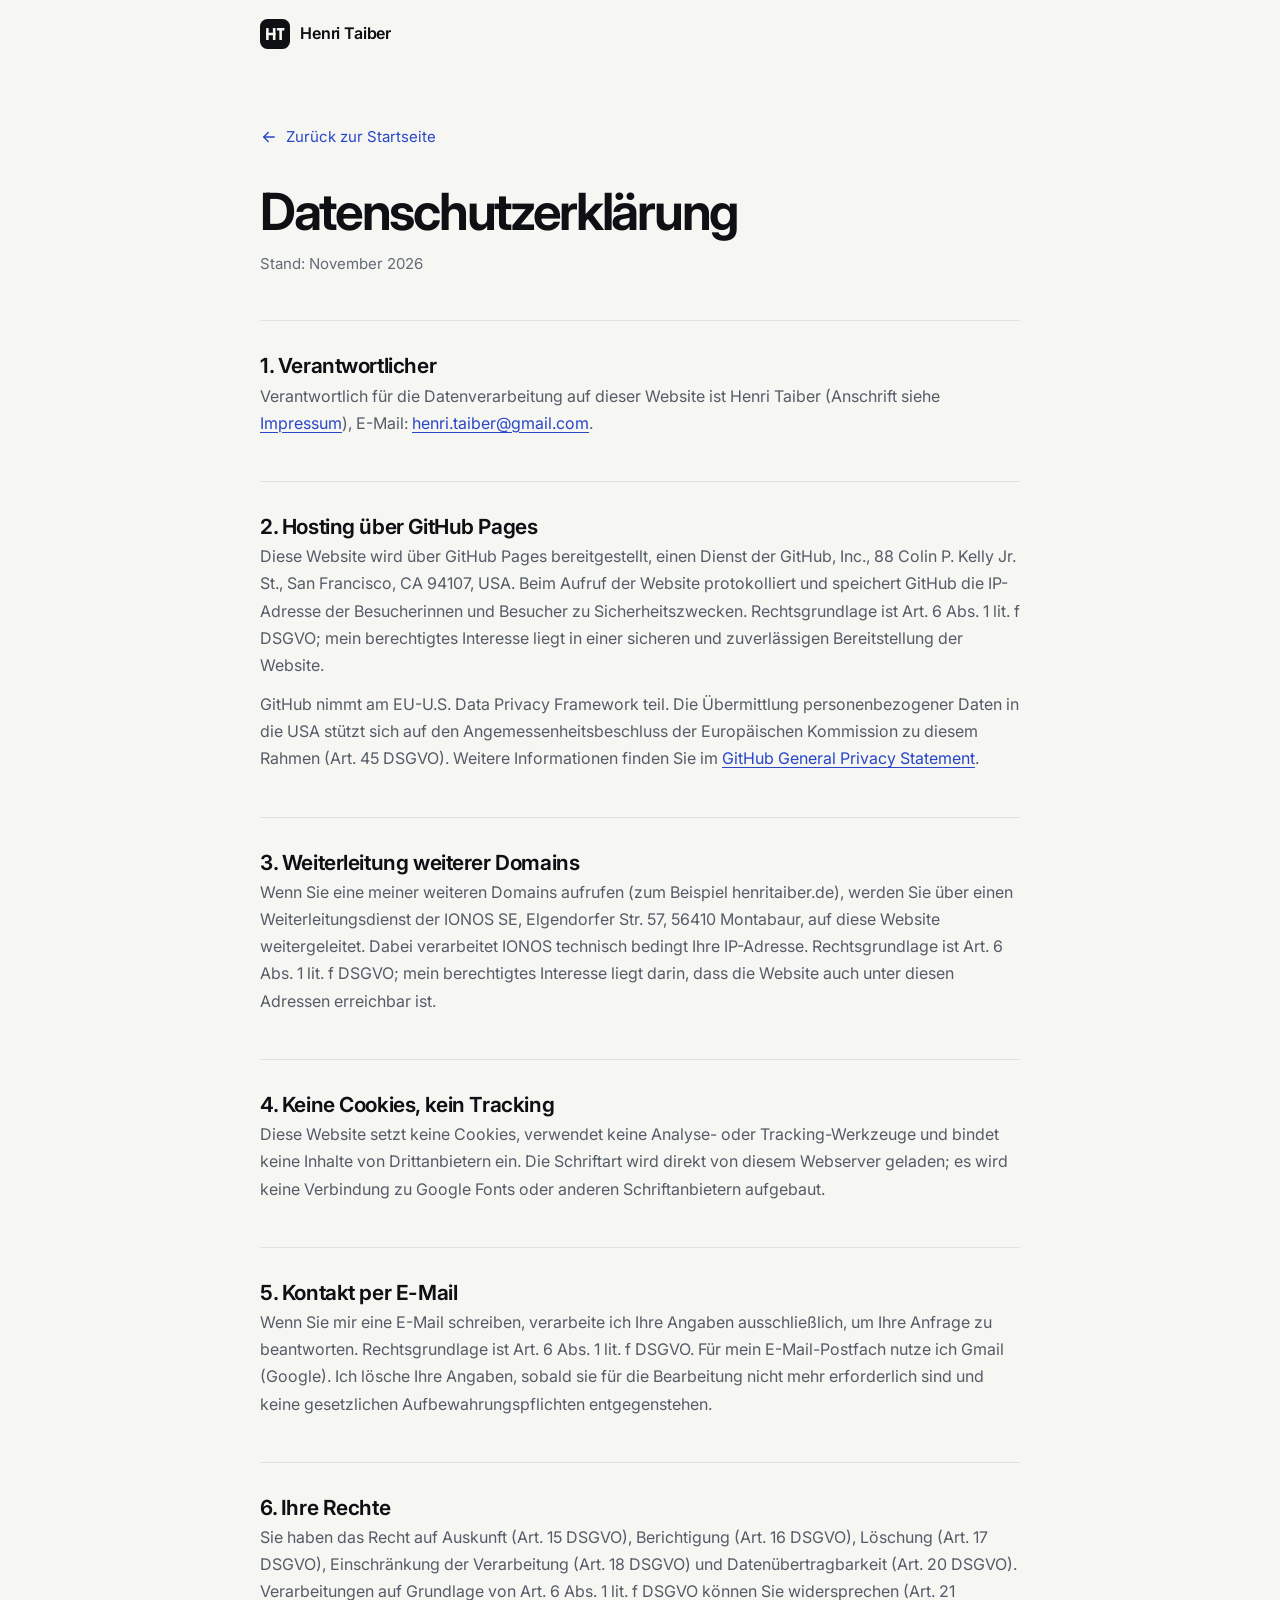
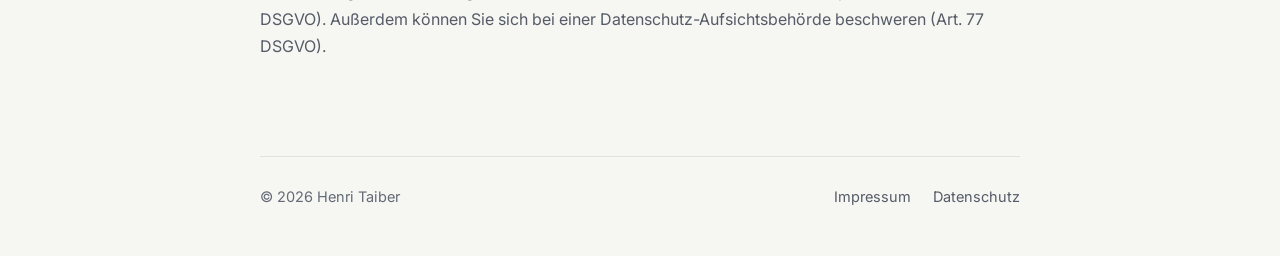
==== datenschutz.html @ 1dd442a5 "Add files via upload" ====
<!doctype html>
<html lang="de">
<head>
  <meta charset="utf-8">
  <meta name="viewport" content="width=device-width, initial-scale=1, viewport-fit=cover">
  <title>Datenschutz · Henri Taiber</title>
  <meta name="robots" content="noindex, follow">
  <link rel="canonical" href="https://henritaiber.com/datenschutz.html">
  <meta name="color-scheme" content="light dark">
  <meta name="theme-color" content="#f6f6f3" media="(prefers-color-scheme: light)">
  <meta name="theme-color" content="#0a0b0e" media="(prefers-color-scheme: dark)">
  <link rel="icon" href="favicon.svg" type="image/svg+xml">
  <link rel="apple-touch-icon" href="apple-touch-icon.png">
  <link rel="stylesheet" href="assets/site.css">
</head>
<body class="legal-page">
  <header class="site-header">
    <nav class="container nav" aria-label="Hauptnavigation">
      <a class="brand" href="index.html" aria-label="Henri Taiber – Startseite">
        <svg class="brand-mark" viewBox="0 0 64 64" aria-hidden="true">
          <rect class="bg" width="64" height="64" rx="16"/>
          <g class="fg">
            <rect x="13" y="19" width="5.5" height="26" rx="1"/>
            <rect x="27.5" y="19" width="5.5" height="26" rx="1"/>
            <rect x="13" y="29.5" width="20" height="5" rx="1"/>
            <rect x="36" y="19" width="16" height="5.5" rx="1"/>
            <rect x="41.25" y="19" width="5.5" height="26" rx="1"/>
          </g>
        </svg>
        <span>Henri Taiber</span>
      </a>
    </nav>
  </header>

  <main class="legal">
    <div class="container">
      <a class="back-link" href="index.html">
        <svg class="icon" viewBox="0 0 24 24" aria-hidden="true"><path d="M19 12H5"/><path d="m11 6-6 6 6 6"/></svg>
        Zurück zur Startseite
      </a>

      <h1>Datenschutzerklärung</h1>
      <p class="sub">Stand: November 2026</p>

      <h2>1. Verantwortlicher</h2>
      <p>Verantwortlich für die Datenverarbeitung auf dieser Website ist Henri Taiber (Anschrift siehe <a href="impressum.html">Impressum</a>), E-Mail: <a href="mailto:henri.taiber@gmail.com">henri.taiber@gmail.com</a>.</p>

      <h2>2. Hosting über GitHub Pages</h2>
      <p>Diese Website wird über GitHub Pages bereitgestellt, einen Dienst der GitHub, Inc., 88 Colin P. Kelly Jr. St., San Francisco, CA 94107, USA. Beim Aufruf der Website protokolliert und speichert GitHub die IP-Adresse der Besucherinnen und Besucher zu Sicherheitszwecken. Rechtsgrundlage ist Art. 6 Abs. 1 lit. f DSGVO; mein berechtigtes Interesse liegt in einer sicheren und zuverlässigen Bereitstellung der Website.</p>
      <p>GitHub nimmt am EU-U.S. Data Privacy Framework teil. Die Übermittlung personenbezogener Daten in die USA stützt sich auf den Angemessenheitsbeschluss der Europäischen Kommission zu diesem Rahmen (Art. 45 DSGVO). Weitere Informationen finden Sie im <a href="https://docs.github.com/en/site-policy/privacy-policies/github-general-privacy-statement" rel="noopener">GitHub General Privacy Statement</a>.</p>

      <h2>3. Weiterleitung weiterer Domains</h2>
      <p>Wenn Sie eine meiner weiteren Domains aufrufen (zum Beispiel henritaiber.de), werden Sie über einen Weiterleitungsdienst der IONOS SE, Elgendorfer Str. 57, 56410 Montabaur, auf diese Website weitergeleitet. Dabei verarbeitet IONOS technisch bedingt Ihre IP-Adresse. Rechtsgrundlage ist Art. 6 Abs. 1 lit. f DSGVO; mein berechtigtes Interesse liegt darin, dass die Website auch unter diesen Adressen erreichbar ist.</p>

      <h2>4. Keine Cookies, kein Tracking</h2>
      <p>Diese Website setzt keine Cookies, verwendet keine Analyse- oder Tracking-Werkzeuge und bindet keine Inhalte von Drittanbietern ein. Die Schriftart wird direkt von diesem Webserver geladen; es wird keine Verbindung zu Google Fonts oder anderen Schriftanbietern aufgebaut.</p>

      <h2>5. Kontakt per E-Mail</h2>
      <p>Wenn Sie mir eine E-Mail schreiben, verarbeite ich Ihre Angaben ausschließlich, um Ihre Anfrage zu beantworten. Rechtsgrundlage ist Art. 6 Abs. 1 lit. f DSGVO. Für mein E-Mail-Postfach nutze ich Gmail (Google). Ich lösche Ihre Angaben, sobald sie für die Bearbeitung nicht mehr erforderlich sind und keine gesetzlichen Aufbewahrungspflichten entgegenstehen.</p>

      <h2>6. Ihre Rechte</h2>
      <p>Sie haben das Recht auf Auskunft (Art. 15 DSGVO), Berichtigung (Art. 16 DSGVO), Löschung (Art. 17 DSGVO), Einschränkung der Verarbeitung (Art. 18 DSGVO) und Datenübertragbarkeit (Art. 20 DSGVO). Verarbeitungen auf Grundlage von Art. 6 Abs. 1 lit. f DSGVO können Sie widersprechen (Art. 21 DSGVO). Außerdem können Sie sich bei einer Datenschutz-Aufsichtsbehörde beschweren (Art. 77 DSGVO).</p>
    </div>
  </main>

  <footer class="site-footer">
    <div class="container footer-row">
      <p>© 2026 Henri Taiber</p>
      <ul class="footer-links">
        <li><a href="impressum.html">Impressum</a></li>
        <li><a href="datenschutz.html" aria-current="page">Datenschutz</a></li>
      </ul>
    </div>
  </footer>
</body>
</html>
---- assets/site.css ----
/* henritaiber.com — styles
   One font (Inter, self-hosted), automatic light/dark mode, no external requests. */

@font-face {
  font-family: "Inter";
  src: url("fonts/inter-var-latin.woff2") format("woff2-variations"),
       url("fonts/inter-var-latin.woff2") format("woff2");
  font-weight: 100 900;
  font-style: normal;
  font-display: swap;
}

:root {
  color-scheme: light dark;
  --bg: #f6f6f3;
  --bg-2: #eeeee9;
  --card: #ffffff;
  --text: #0e1014;
  --muted: #555c67;
  --faint: #646b76;
  --line: rgba(14, 16, 20, 0.09);
  --line-2: rgba(14, 16, 20, 0.16);
  --accent: #2946c7;
  --accent-2: #6a83ff;
  --accent-soft: rgba(41, 70, 199, 0.09);
  --ok: #16a34a;
  --ok-ring: rgba(22, 163, 74, 0.45);
  --dot: rgba(14, 16, 20, 0.11);
  --glow: rgba(80, 110, 255, 0.18);
  --shadow-sm: 0 1px 2px rgba(14, 16, 20, 0.05);
  --shadow: 0 1px 2px rgba(14, 16, 20, 0.04), 0 22px 50px -24px rgba(14, 16, 20, 0.3);
  --radius: 22px;
  --max: 1120px;
  --font: "Inter", ui-sans-serif, system-ui, -apple-system, "Segoe UI", Roboto, "Helvetica Neue", Arial, sans-serif;
}

@media (prefers-color-scheme: dark) {
  :root {
    --bg: #0a0b0e;
    --bg-2: #101217;
    --card: #12151a;
    --text: #eceef2;
    --muted: #a5abb6;
    --faint: #7b828e;
    --line: rgba(255, 255, 255, 0.08);
    --line-2: rgba(255, 255, 255, 0.16);
    --accent: #93a6ff;
    --accent-2: #c3cdff;
    --accent-soft: rgba(147, 166, 255, 0.12);
    --ok: #4ade80;
    --ok-ring: rgba(74, 222, 128, 0.4);
    --dot: rgba(255, 255, 255, 0.075);
    --glow: rgba(110, 133, 255, 0.2);
    --shadow-sm: 0 1px 2px rgba(0, 0, 0, 0.4);
    --shadow: 0 1px 2px rgba(0, 0, 0, 0.4), 0 22px 50px -24px rgba(0, 0, 0, 0.8);
  }
}

/* ---------- Base ---------- */
*, *::before, *::after { box-sizing: border-box; }
html {
  -webkit-text-size-adjust: 100%;
  text-size-adjust: 100%;
  scroll-behavior: smooth;
  scroll-padding-top: 84px;
}
body {
  margin: 0;
  background: var(--bg);
  color: var(--text);
  font-family: var(--font);
  font-size: 17px;
  line-height: 1.6;
  font-optical-sizing: auto;
  -webkit-font-smoothing: antialiased;
  -moz-osx-font-smoothing: grayscale;
  overflow-x: clip;
}
img { display: block; max-width: 100%; height: auto; }
a { color: inherit; }
p { margin: 0; }
h1, h2, h3 { margin: 0; text-wrap: balance; }
::selection { background: var(--accent); color: #fff; }
:focus-visible { outline: 2px solid var(--accent); outline-offset: 3px; border-radius: 8px; }
svg.icon { width: 18px; height: 18px; flex: none; fill: none; stroke: currentColor; stroke-width: 1.8; stroke-linecap: round; stroke-linejoin: round; }

.container { width: min(var(--max), calc(100% - 48px)); margin-inline: auto; }
@media (max-width: 640px) { .container { width: calc(100% - 32px); } }

.skip-link {
  position: absolute; left: 16px; top: -120px; z-index: 100;
  background: var(--card); color: var(--text);
  padding: 10px 14px; border-radius: 10px; box-shadow: var(--shadow);
  text-decoration: none; font-weight: 600;
}
.skip-link:focus { top: 16px; }
.visually-hidden {
  position: absolute !important; width: 1px; height: 1px; padding: 0; margin: -1px;
  overflow: hidden; clip: rect(0 0 0 0); white-space: nowrap; border: 0;
}

/* ---------- Header ---------- */
.site-header {
  position: sticky; top: 0; z-index: 50;
  border-bottom: 1px solid transparent;
  transition: background-color .3s ease, border-color .3s ease;
}
.site-header.is-scrolled {
  background: rgba(246, 246, 243, 0.8);
  background: color-mix(in srgb, var(--bg) 80%, transparent);
  -webkit-backdrop-filter: saturate(170%) blur(14px);
  backdrop-filter: saturate(170%) blur(14px);
  border-bottom-color: var(--line);
}
.nav { display: flex; align-items: center; justify-content: space-between; height: 68px; gap: 16px; }
.brand {
  display: inline-flex; align-items: center; gap: 10px;
  font-weight: 620; font-size: 16px; letter-spacing: -0.01em; text-decoration: none;
}
.brand-mark { width: 30px; height: 30px; flex: none; color: var(--text); }
.brand-mark .bg { fill: var(--text); }
.brand-mark .fg { fill: var(--bg); }
.nav-links { display: flex; align-items: center; gap: 4px; list-style: none; margin: 0; padding: 0; }
.nav-links a {
  display: inline-block; text-decoration: none; color: var(--muted);
  font-size: 15px; padding: 8px 13px; border-radius: 999px;
  transition: color .2s ease, background-color .2s ease;
}
.nav-links a:hover { color: var(--text); background: var(--accent-soft); }
.nav-links .nav-cta {
  color: var(--bg); background: var(--text); font-weight: 560; margin-left: 6px; padding: 8px 16px;
}
.nav-links .nav-cta:hover { color: var(--bg); background: var(--text); opacity: .86; }
@media (max-width: 760px) { .nav-links li:not(:last-child) { display: none; } }

/* ---------- Buttons ---------- */
.btn {
  display: inline-flex; align-items: center; justify-content: center; gap: 9px;
  min-height: 48px; padding: 0 22px; border-radius: 999px;
  font: inherit; font-size: 15.5px; font-weight: 560; letter-spacing: -0.005em;
  text-decoration: none; cursor: pointer;
  border: 1px solid var(--line-2); background: var(--card); color: var(--text);
  transition: transform .2s ease, box-shadow .2s ease, opacity .2s ease, border-color .2s ease;
}
.btn:hover { transform: translateY(-1px); box-shadow: var(--shadow); }
.btn:active { transform: translateY(0); }
.btn-primary { background: var(--text); color: var(--bg); border-color: var(--text); }
.btn .icon { width: 17px; height: 17px; }

/* ---------- Hero ---------- */
.hero { position: relative; isolation: isolate; padding: 64px 0 40px; overflow-x: hidden; overflow-x: clip; }
.hero::before {
  content: ""; position: absolute; z-index: -1; inset: -68px 0 0 0;
  background-image: radial-gradient(var(--dot) 1px, transparent 1.3px);
  background-size: 22px 22px;
  -webkit-mask-image: radial-gradient(ellipse 75% 65% at 55% 25%, #000 25%, transparent 72%);
  mask-image: radial-gradient(ellipse 75% 65% at 55% 25%, #000 25%, transparent 72%);
  pointer-events: none;
}
.hero::after {
  content: ""; position: absolute; z-index: -1;
  width: 760px; height: 560px; right: -160px; top: -120px;
  background: radial-gradient(closest-side, var(--glow), transparent);
  pointer-events: none;
}
.hero-grid { display: grid; grid-template-columns: minmax(0, 1.3fr) minmax(0, 0.7fr); gap: 64px; align-items: center; }

.status {
  display: inline-flex; align-items: center; gap: 10px;
  padding: 7px 15px 7px 12px; border-radius: 999px;
  border: 1px solid var(--line-2);
  background: color-mix(in srgb, var(--card) 72%, transparent);
  -webkit-backdrop-filter: blur(8px); backdrop-filter: blur(8px);
  font-size: 14px; font-weight: 500; color: var(--muted);
}
.status-dot { position: relative; width: 8px; height: 8px; border-radius: 50%; background: var(--ok); flex: none; }
.status-dot::after {
  content: ""; position: absolute; inset: 0; border-radius: 50%;
  box-shadow: 0 0 0 0 var(--ok-ring); animation: pulse 2.4s ease-out infinite;
}
@keyframes pulse {
  0% { box-shadow: 0 0 0 0 var(--ok-ring); }
  70%, 100% { box-shadow: 0 0 0 9px transparent; }
}

.hero h1 {
  margin: 24px 0 22px;
  font-size: clamp(3.2rem, 8.4vw, 6.6rem);
  line-height: 0.94; letter-spacing: -0.052em; font-weight: 660;
}
.hero h1 .gradient {
  background: linear-gradient(105deg, var(--text) 0%, var(--accent) 55%, var(--accent-2) 100%);
  -webkit-background-clip: text; background-clip: text; color: transparent;
  padding-right: .04em;
}
.lead { font-size: clamp(1.12rem, 1.5vw, 1.32rem); line-height: 1.55; color: var(--muted); max-width: 36rem; letter-spacing: -0.01em; }
.lead strong { color: var(--text); font-weight: 560; }
.hero-actions { display: flex; flex-wrap: wrap; gap: 12px; margin-top: 32px; }
.hero-meta { display: flex; flex-wrap: wrap; gap: 10px 22px; margin: 28px 0 0; padding: 0; list-style: none; color: var(--faint); font-size: 14.5px; }
.hero-meta li { display: inline-flex; align-items: center; gap: 8px; }

.portrait-wrap { position: relative; justify-self: end; width: 100%; max-width: 410px; margin: 0; }
.portrait-wrap::before {
  content: ""; position: absolute; inset: -14px; z-index: -1; border-radius: 36px;
  border: 1px solid var(--line);
  background: linear-gradient(150deg, var(--accent-soft), transparent 60%);
}
.portrait {
  width: 100%; aspect-ratio: 4 / 5; object-fit: cover;
  border-radius: 26px; background: var(--bg-2); box-shadow: var(--shadow);
}
.portrait-badge {
  position: absolute; left: -28px; bottom: 30px;
  display: flex; align-items: center; gap: 12px;
  padding: 12px 16px 12px 12px; border-radius: 16px;
  background: color-mix(in srgb, var(--card) 88%, transparent);
  -webkit-backdrop-filter: blur(10px); backdrop-filter: blur(10px);
  border: 1px solid var(--line); box-shadow: var(--shadow);
  font-size: 14px; line-height: 1.3;
}
.portrait-badge .badge-icon {
  display: grid; place-items: center; width: 36px; height: 36px; border-radius: 10px;
  background: var(--accent-soft); color: var(--accent);
}
.portrait-badge strong { display: block; font-weight: 620; letter-spacing: -0.01em; color: var(--text); }
.portrait-badge small { display: block; font-size: 13px; color: var(--faint); }

.status .short { display: none; text-decoration: none; }
@media (max-width: 520px) {
  .status { border-radius: 16px; }
  .status .long { display: none; }
  .status .short { display: inline; }
}

/* ---------- Stats ---------- */
.stats { display: grid; grid-template-columns: repeat(4, minmax(0, 1fr)); gap: 14px; margin: 72px 0 0; padding: 0; list-style: none; }
.stat {
  background: var(--card); border: 1px solid var(--line); border-radius: var(--radius);
  padding: 22px 22px 20px; box-shadow: var(--shadow-sm);
}
.stat-value {
  font-size: clamp(2.3rem, 4vw, 3.1rem); font-weight: 620; line-height: 1;
  letter-spacing: -0.045em; font-variant-numeric: tabular-nums;
}
.stat-label { margin-top: 12px; color: var(--muted); font-size: 14.5px; line-height: 1.45; }
.stat-label small { display: block; color: var(--faint); font-size: 12.5px; margin-top: 2px; }

/* ---------- Sections ---------- */
.section { padding: 104px 0; }
.section-grid { display: grid; grid-template-columns: minmax(0, 300px) minmax(0, 1fr); gap: 56px; }
.section-head { position: sticky; top: 104px; align-self: start; }
.eyebrow {
  display: inline-flex; align-items: center; gap: 10px;
  font-size: 12.5px; font-weight: 620; letter-spacing: 0.14em; text-transform: uppercase; color: var(--faint);
}
.eyebrow::before { content: ""; width: 20px; height: 1px; background: currentColor; }
.section h2 { margin-top: 16px; font-size: clamp(1.9rem, 3.2vw, 2.55rem); line-height: 1.08; letter-spacing: -0.038em; font-weight: 640; }
.section-sep { border: 0; border-top: 1px solid var(--line); margin-block: 0; }

.about-text p { font-size: clamp(1.08rem, 1.45vw, 1.24rem); line-height: 1.65; letter-spacing: -0.008em; color: var(--muted); }
.about-text p + p { margin-top: 20px; }
.about-text strong { color: var(--text); font-weight: 560; }

/* ---------- Timeline cards ---------- */
.timeline { list-style: none; margin: 0; padding: 0; display: grid; gap: 14px; }
.item {
  display: grid; grid-template-columns: 148px minmax(0, 1fr); gap: 24px;
  padding: 26px 28px; background: var(--card);
  border: 1px solid var(--line); border-radius: var(--radius); box-shadow: var(--shadow-sm);
  transition: transform .25s ease, box-shadow .25s ease, border-color .25s ease;
}
.item:hover { transform: translateY(-2px); box-shadow: var(--shadow); border-color: var(--line-2); }
.item-when { color: var(--faint); font-size: 14.5px; font-variant-numeric: tabular-nums; padding-top: 2px; }
.item-when span { white-space: nowrap; }
.item h3 { display: flex; flex-wrap: wrap; align-items: baseline; gap: 2px 10px; font-size: 1.2rem; line-height: 1.3; letter-spacing: -0.022em; font-weight: 640; }
.item-place { font-size: 14px; font-weight: 450; letter-spacing: 0; color: var(--faint); }
.item-role { margin-top: 4px; color: var(--muted); font-size: 15.5px; }
.item ul { list-style: none; margin: 14px 0 0; padding: 0; display: grid; gap: 8px; }
.item li { position: relative; padding-left: 18px; font-size: 15.5px; line-height: 1.55; }
.item li::before {
  content: ""; position: absolute; left: 0; top: 0.68em;
  width: 6px; height: 6px; border-radius: 50%; background: var(--accent); opacity: .85;
}
.item-note { margin-top: 12px; font-size: 15px; color: var(--muted); line-height: 1.55; }
.tags { display: flex; flex-wrap: wrap; gap: 8px; margin-top: 14px; }
.tag {
  display: inline-flex; align-items: center; min-height: 26px; padding: 2px 11px;
  border-radius: 999px; font-size: 13px; font-weight: 560;
  background: var(--accent-soft); color: var(--accent);
}

/* ---------- Bento (skills & more) ---------- */
.bento { display: grid; grid-template-columns: repeat(2, minmax(0, 1fr)); gap: 14px; }
.card {
  background: var(--card); border: 1px solid var(--line); border-radius: var(--radius);
  padding: 26px 26px 24px; box-shadow: var(--shadow-sm);
}
.card h3 { font-size: 1.05rem; letter-spacing: -0.015em; font-weight: 640; display: flex; align-items: center; gap: 10px; }
.card h3 .icon { color: var(--accent); }
.card h4 { margin: 18px 0 8px; font-size: 12.5px; font-weight: 620; letter-spacing: .1em; text-transform: uppercase; color: var(--faint); }
.card .chips { display: flex; flex-wrap: wrap; gap: 8px; margin-top: 16px; }
.card h4 + .chips { margin-top: 0; }
.chip {
  display: inline-flex; align-items: center; min-height: 30px; padding: 3px 12px;
  border-radius: 999px; border: 1px solid var(--line-2); font-size: 14px; color: var(--text); background: var(--bg);
}
.list { list-style: none; margin: 16px 0 0; padding: 0; display: grid; gap: 14px; }
.list li { display: grid; gap: 2px; font-size: 15px; line-height: 1.5; }
.list strong { font-weight: 600; letter-spacing: -0.01em; }
.list span { color: var(--muted); }
.langs { list-style: none; margin: 16px 0 0; padding: 0; display: grid; gap: 12px; }
.langs li { display: grid; grid-template-columns: 1fr auto; align-items: center; gap: 4px 12px; font-size: 15px; }
.langs .level { color: var(--muted); font-size: 14px; }
.meter { grid-column: 1 / -1; height: 5px; border-radius: 99px; background: var(--bg-2); overflow: hidden; }
.meter i { display: block; height: 100%; border-radius: inherit; background: linear-gradient(90deg, var(--accent), var(--accent-2)); }
.card-wide { grid-column: 1 / -1; }

/* ---------- Contact ---------- */
.contact { padding: 40px 0 104px; }
.contact-card {
  position: relative; overflow: hidden; isolation: isolate;
  border-radius: 34px; padding: clamp(36px, 7vw, 80px);
  background: var(--text); color: var(--bg);
}
.contact-card::before {
  content: ""; position: absolute; z-index: -1; width: 640px; height: 640px; right: -180px; top: -260px;
  background: radial-gradient(closest-side, rgba(106, 131, 255, 0.55), transparent);
}
.contact-card::after {
  content: ""; position: absolute; z-index: -1; inset: 0;
  background-image: radial-gradient(rgba(255, 255, 255, 0.09) 1px, transparent 1.3px);
  background-size: 22px 22px;
  -webkit-mask-image: linear-gradient(120deg, transparent 35%, #000 100%);
  mask-image: linear-gradient(120deg, transparent 35%, #000 100%);
}
@media (prefers-color-scheme: dark) {
  .contact-card::before { background: radial-gradient(closest-side, rgba(80, 105, 255, 0.4), transparent); }
  .contact-card::after { background-image: radial-gradient(rgba(10, 11, 14, 0.12) 1px, transparent 1.3px); }
}
.contact-card .eyebrow { color: color-mix(in srgb, var(--bg) 60%, transparent); }
.contact-card h2 { margin-top: 16px; font-size: clamp(2.6rem, 6.4vw, 4.6rem); line-height: 1; letter-spacing: -0.05em; font-weight: 660; }
.contact-card .contact-text { margin-top: 18px; max-width: 34rem; font-size: clamp(1.05rem, 1.5vw, 1.2rem); color: color-mix(in srgb, var(--bg) 72%, transparent); }
.contact-actions { display: flex; flex-wrap: wrap; gap: 12px; margin-top: 34px; }
.contact-card .btn { background: transparent; color: var(--bg); border-color: color-mix(in srgb, var(--bg) 28%, transparent); }
.contact-card .btn-primary { background: var(--bg); color: var(--text); border-color: var(--bg); }
.contact-card .btn:hover { box-shadow: none; opacity: .9; }

/* ---------- Footer ---------- */
.site-footer { padding: 0 0 48px; color: var(--faint); font-size: 14.5px; }
.footer-row { display: flex; flex-wrap: wrap; justify-content: space-between; gap: 12px 24px; padding-top: 28px; border-top: 1px solid var(--line); }
.footer-links { display: flex; flex-wrap: wrap; gap: 8px 22px; list-style: none; margin: 0; padding: 0; }
.site-footer a { color: var(--muted); text-decoration: none; }
.site-footer a:hover { color: var(--text); text-decoration: underline; text-underline-offset: 3px; }

/* ---------- Legal pages ---------- */
.legal { padding: 56px 0 96px; }
.legal-page .container { width: min(760px, calc(100% - 48px)); }
@media (max-width: 640px) { .legal-page .container { width: calc(100% - 32px); } }
.back-link {
  display: inline-flex; align-items: center; gap: 8px; margin-bottom: 36px;
  color: var(--muted); text-decoration: none; font-size: 15px;
}
.back-link:hover { color: var(--text); }
.legal h1 { font-size: clamp(2.3rem, 5vw, 3.2rem); line-height: 1.05; letter-spacing: -0.045em; font-weight: 660; }
.legal .sub { margin-top: 12px; color: var(--faint); font-size: 15px; }
.legal h2 { margin-top: 44px; padding-top: 28px; border-top: 1px solid var(--line); font-size: 1.3rem; letter-spacing: -0.02em; font-weight: 640; }
.legal h3 { margin-top: 26px; font-size: 1.02rem; font-weight: 640; }
.legal p, .legal address, .legal li { font-size: 16px; line-height: 1.7; color: var(--muted); }
.legal p + p { margin-top: 12px; }
.legal address { font-style: normal; margin-top: 18px; color: var(--text); }
.legal ul { margin: 10px 0 0; padding-left: 20px; }
.legal a { color: var(--accent); text-underline-offset: 3px; }
.legal .todo { background: #ffe58a; color: #3d3200; padding: 1px 6px; border-radius: 6px; }

/* ---------- Scroll reveal (only when JS is running) ---------- */
.js [data-reveal] {
  opacity: 0; transform: translateY(16px);
  transition: opacity .8s cubic-bezier(.2, .7, .2, 1), transform .8s cubic-bezier(.2, .7, .2, 1);
  transition-delay: var(--d, 0ms);
}
.js [data-reveal].is-in { opacity: 1; transform: none; }

/* ---------- Responsive ---------- */
@media (max-width: 960px) {
  .hero-grid { gap: 48px; }
  .section-grid { grid-template-columns: minmax(0, 1fr); gap: 28px; }
  .section-head { position: static; }
  .stats { grid-template-columns: repeat(2, minmax(0, 1fr)); }
}
@media (max-width: 820px) {
  .hero { padding-top: 28px; }
  .hero-grid { grid-template-columns: minmax(0, 1fr); gap: 36px; }
  .portrait-wrap { order: -1; justify-self: start; max-width: 300px; margin-left: 14px; margin-top: 14px; }
  .portrait-badge { left: auto; right: -18px; bottom: 18px; }
  .stats { margin-top: 56px; }
  .section { padding: 80px 0; }
  .bento { grid-template-columns: minmax(0, 1fr); }
}
@media (max-width: 640px) {
  body { font-size: 16px; }
  .item { grid-template-columns: minmax(0, 1fr); gap: 6px; padding: 22px 20px; }
  .card { padding: 22px 20px; }
  .stat { padding: 18px 16px; }
  .portrait-wrap { max-width: 210px; }
  .portrait-badge { right: -36px; padding: 10px 12px 10px 10px; font-size: 13px; }
  .portrait-badge .badge-icon { width: 32px; height: 32px; }
  .hero-actions .btn { flex: 1 1 auto; }
  .contact-actions .btn { flex: 1 1 100%; }
  .contact { padding-bottom: 72px; }
}

/* ---------- Motion & print ---------- */
@media (prefers-reduced-motion: reduce) {
  html { scroll-behavior: auto; }
  .status-dot::after { animation: none; }
  .js [data-reveal] { opacity: 1; transform: none; transition: none; }
  .btn, .item { transition: none; }
}
@media print {
  .site-header, .hero-actions, .contact-actions, .skip-link { display: none !important; }
  body { background: #fff; color: #000; }
  .js [data-reveal] { opacity: 1 !important; transform: none !important; }
  .item, .card, .stat { box-shadow: none; break-inside: avoid; }
  .contact-card { background: #fff; color: #000; border: 1px solid #ccc; }
}
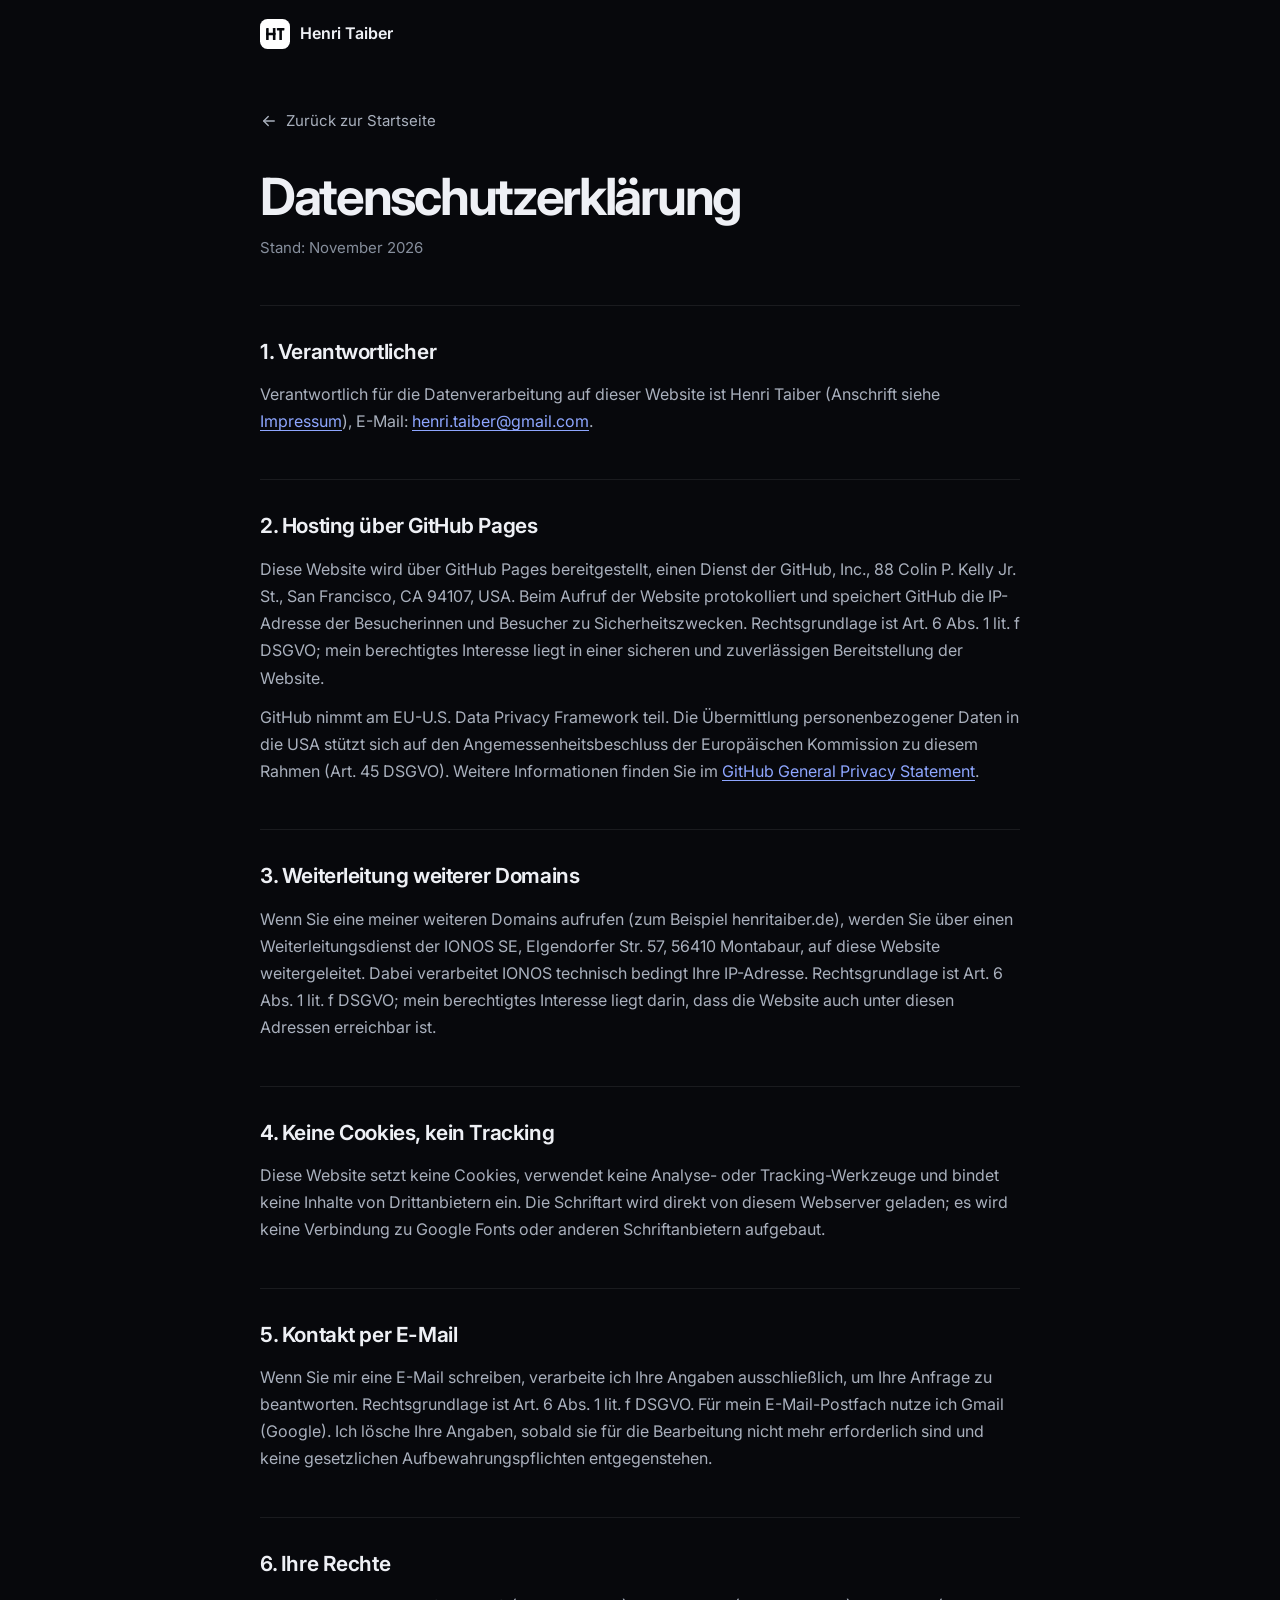
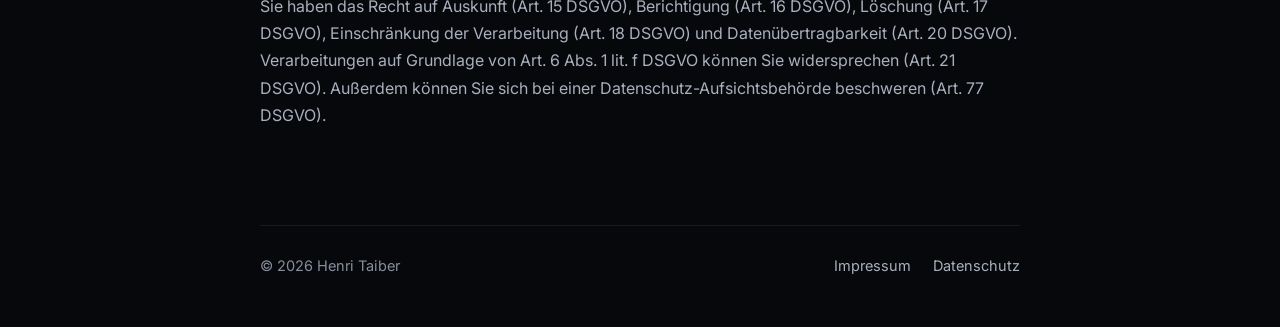
==== commit 2c1cab90: "Add files via upload" ====
--- a/datenschutz.html
+++ b/datenschutz.html
@@ -6,15 +6,56 @@
   <title>Datenschutz · Henri Taiber</title>
   <meta name="robots" content="noindex, follow">
   <link rel="canonical" href="https://henritaiber.com/datenschutz.html">
-  <meta name="color-scheme" content="light dark">
-  <meta name="theme-color" content="#f6f6f3" media="(prefers-color-scheme: light)">
-  <meta name="theme-color" content="#0a0b0e" media="(prefers-color-scheme: dark)">
+  <meta name="color-scheme" content="dark">
+  <meta name="theme-color" content="#07080c">
   <link rel="icon" href="favicon.svg" type="image/svg+xml">
   <link rel="apple-touch-icon" href="apple-touch-icon.png">
-  <link rel="stylesheet" href="assets/site.css">
+  <style>
+    @font-face {
+      font-family: "Inter";
+      src: url("assets/fonts/inter-var-latin.woff2") format("woff2-variations"), url("assets/fonts/inter-var-latin.woff2") format("woff2");
+      font-weight: 100 900; font-style: normal; font-display: swap;
+    }
+    :root {
+      color-scheme: dark;
+      --bg: #07080c; --text: #eef0f5; --muted: #a9b0bd; --faint: #868e9c;
+      --line: rgba(255, 255, 255, 0.08); --accent: #8ea6ff;
+      --grad: linear-gradient(110deg, #8ea6ff 0%, #b897ff 55%, #f0abfc 100%);
+      --font: "Inter", ui-sans-serif, system-ui, -apple-system, "Segoe UI", Roboto, "Helvetica Neue", Arial, sans-serif;
+    }
+    *, *::before, *::after { box-sizing: border-box; }
+    html { background: var(--bg); -webkit-text-size-adjust: 100%; text-size-adjust: 100%; }
+    body { margin: 0; min-height: 100vh; background: var(--bg); color: var(--text); font: 16px/1.7 var(--font); -webkit-font-smoothing: antialiased; }
+    body::before { content: ""; position: fixed; inset: 0; z-index: -1; pointer-events: none;
+      background: radial-gradient(55% 45% at 12% -8%, rgba(88, 115, 255, 0.2), transparent 70%), radial-gradient(45% 40% at 92% 2%, rgba(184, 151, 255, 0.14), transparent 70%); }
+    a { color: var(--accent); text-underline-offset: 3px; }
+    :focus-visible { outline: 2px solid var(--accent); outline-offset: 3px; border-radius: 8px; }
+    svg.icon { width: 18px; height: 18px; fill: none; stroke: currentColor; stroke-width: 1.8; stroke-linecap: round; stroke-linejoin: round; }
+    .container { width: min(760px, calc(100% - 48px)); margin-inline: auto; }
+    .nav { display: flex; align-items: center; height: 68px; }
+    .brand { display: inline-flex; align-items: center; gap: 10px; color: var(--text); font-weight: 620; text-decoration: none; }
+    .brand-mark { width: 30px; height: 30px; }
+    .brand-mark .bg { fill: #ffffff; } .brand-mark .fg { fill: #07080c; }
+    main { padding: 40px 0 96px; }
+    .back-link { display: inline-flex; align-items: center; gap: 8px; margin-bottom: 36px; color: var(--muted); text-decoration: none; font-size: 15px; }
+    .back-link:hover { color: var(--text); }
+    h1 { margin: 0; font-size: clamp(2.3rem, 5vw, 3.2rem); line-height: 1.05; letter-spacing: -0.045em; font-weight: 680; }
+    h2 { margin: 44px 0 0; padding-top: 28px; border-top: 1px solid var(--line); font-size: 1.3rem; letter-spacing: -0.02em; font-weight: 640; }
+    p, address, li { color: var(--muted); }
+    p { margin: 12px 0 0; }
+    .sub { color: var(--faint); font-size: 15px; }
+    address { font-style: normal; margin-top: 18px; color: var(--text); }
+    footer { padding-bottom: 48px; color: var(--faint); font-size: 14.5px; }
+    .footer-row { display: flex; flex-wrap: wrap; justify-content: space-between; gap: 12px 24px; padding-top: 28px; border-top: 1px solid var(--line); }
+    .footer-row p { margin: 0; color: var(--faint); }
+    .footer-links { display: flex; gap: 22px; list-style: none; margin: 0; padding: 0; }
+    footer a { color: var(--muted); text-decoration: none; }
+    footer a:hover { color: var(--text); text-decoration: underline; }
+    @media (max-width: 640px) { .container { width: calc(100% - 32px); } }
+  </style>
 </head>
-<body class="legal-page">
-  <header class="site-header">
+<body>
+  <header>
     <nav class="container nav" aria-label="Hauptnavigation">
       <a class="brand" href="index.html" aria-label="Henri Taiber – Startseite">
         <svg class="brand-mark" viewBox="0 0 64 64" aria-hidden="true">
@@ -32,13 +73,12 @@
     </nav>
   </header>
 
-  <main class="legal">
+  <main>
     <div class="container">
       <a class="back-link" href="index.html">
         <svg class="icon" viewBox="0 0 24 24" aria-hidden="true"><path d="M19 12H5"/><path d="m11 6-6 6 6 6"/></svg>
         Zurück zur Startseite
       </a>
-
       <h1>Datenschutzerklärung</h1>
       <p class="sub">Stand: November 2026</p>
 
@@ -63,7 +103,7 @@
     </div>
   </main>
 
-  <footer class="site-footer">
+  <footer>
     <div class="container footer-row">
       <p>© 2026 Henri Taiber</p>
       <ul class="footer-links">
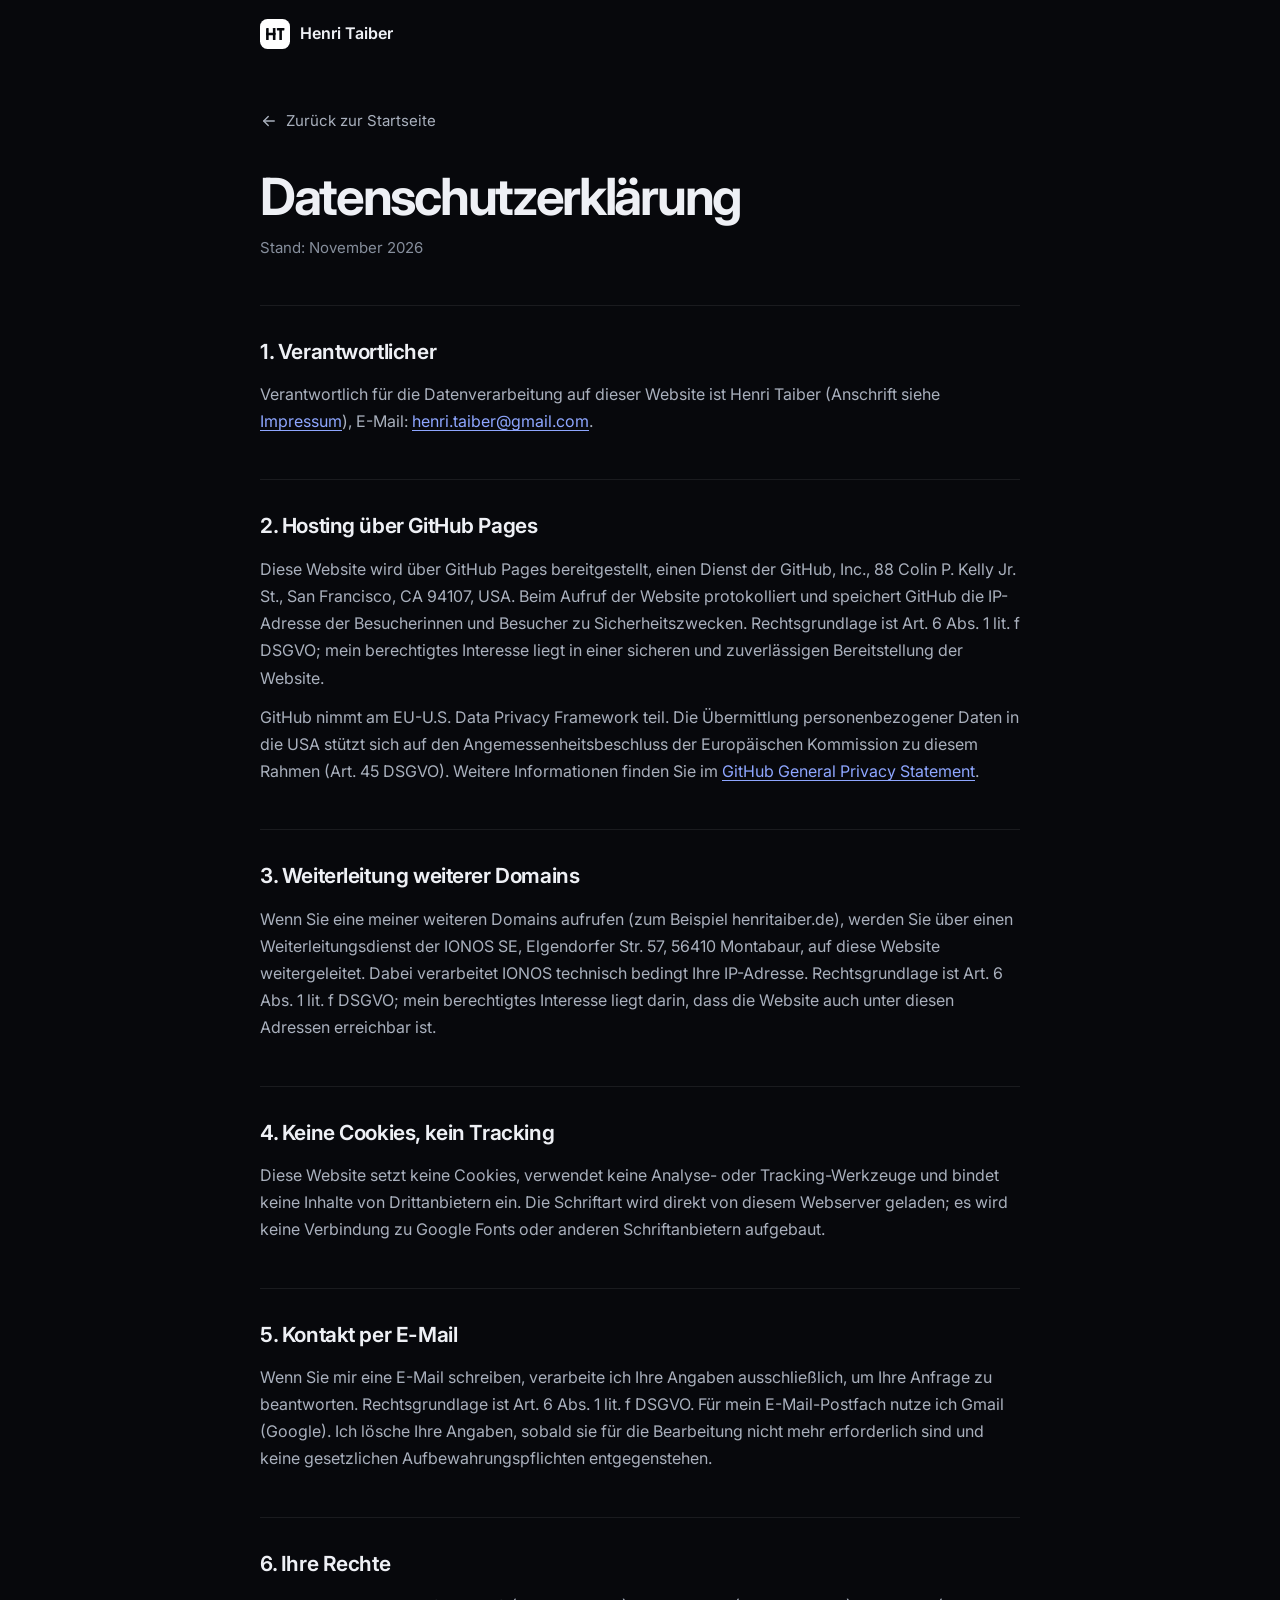
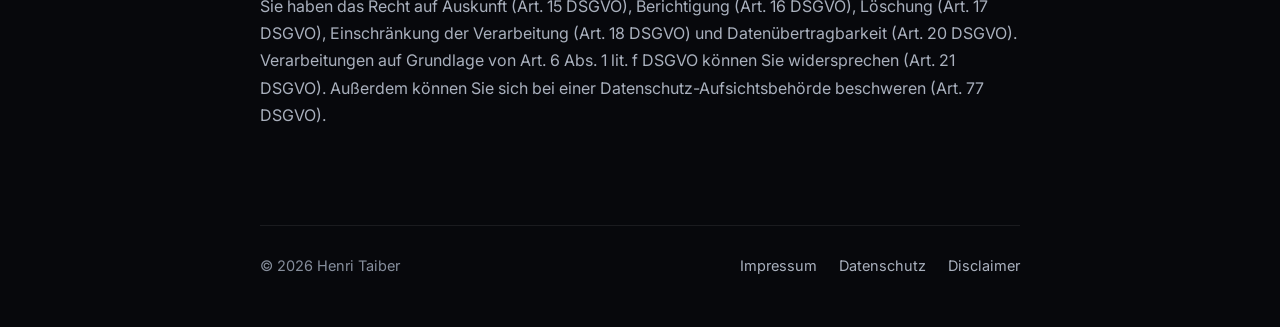
==== commit 2330e019: "Add files via upload" ====
--- a/datenschutz.html
+++ b/datenschutz.html
@@ -28,7 +28,8 @@
     body { margin: 0; min-height: 100vh; background: var(--bg); color: var(--text); font: 16px/1.7 var(--font); -webkit-font-smoothing: antialiased; }
     body::before { content: ""; position: fixed; inset: 0; z-index: -1; pointer-events: none;
       background: radial-gradient(55% 45% at 12% -8%, rgba(88, 115, 255, 0.2), transparent 70%), radial-gradient(45% 40% at 92% 2%, rgba(184, 151, 255, 0.14), transparent 70%); }
-    a { color: var(--accent); text-underline-offset: 3px; }
+    a { color: var(--accent); text-underline-offset: 3px; text-decoration-thickness: 1px; transition: color .2s ease; }
+    a:hover { color: #ffffff; }
     :focus-visible { outline: 2px solid var(--accent); outline-offset: 3px; border-radius: 8px; }
     svg.icon { width: 18px; height: 18px; fill: none; stroke: currentColor; stroke-width: 1.8; stroke-linecap: round; stroke-linejoin: round; }
     .container { width: min(760px, calc(100% - 48px)); margin-inline: auto; }
@@ -109,6 +110,7 @@
       <ul class="footer-links">
         <li><a href="impressum.html">Impressum</a></li>
         <li><a href="datenschutz.html" aria-current="page">Datenschutz</a></li>
+        <li><a href="disclaimer.html">Disclaimer</a></li>
       </ul>
     </div>
   </footer>
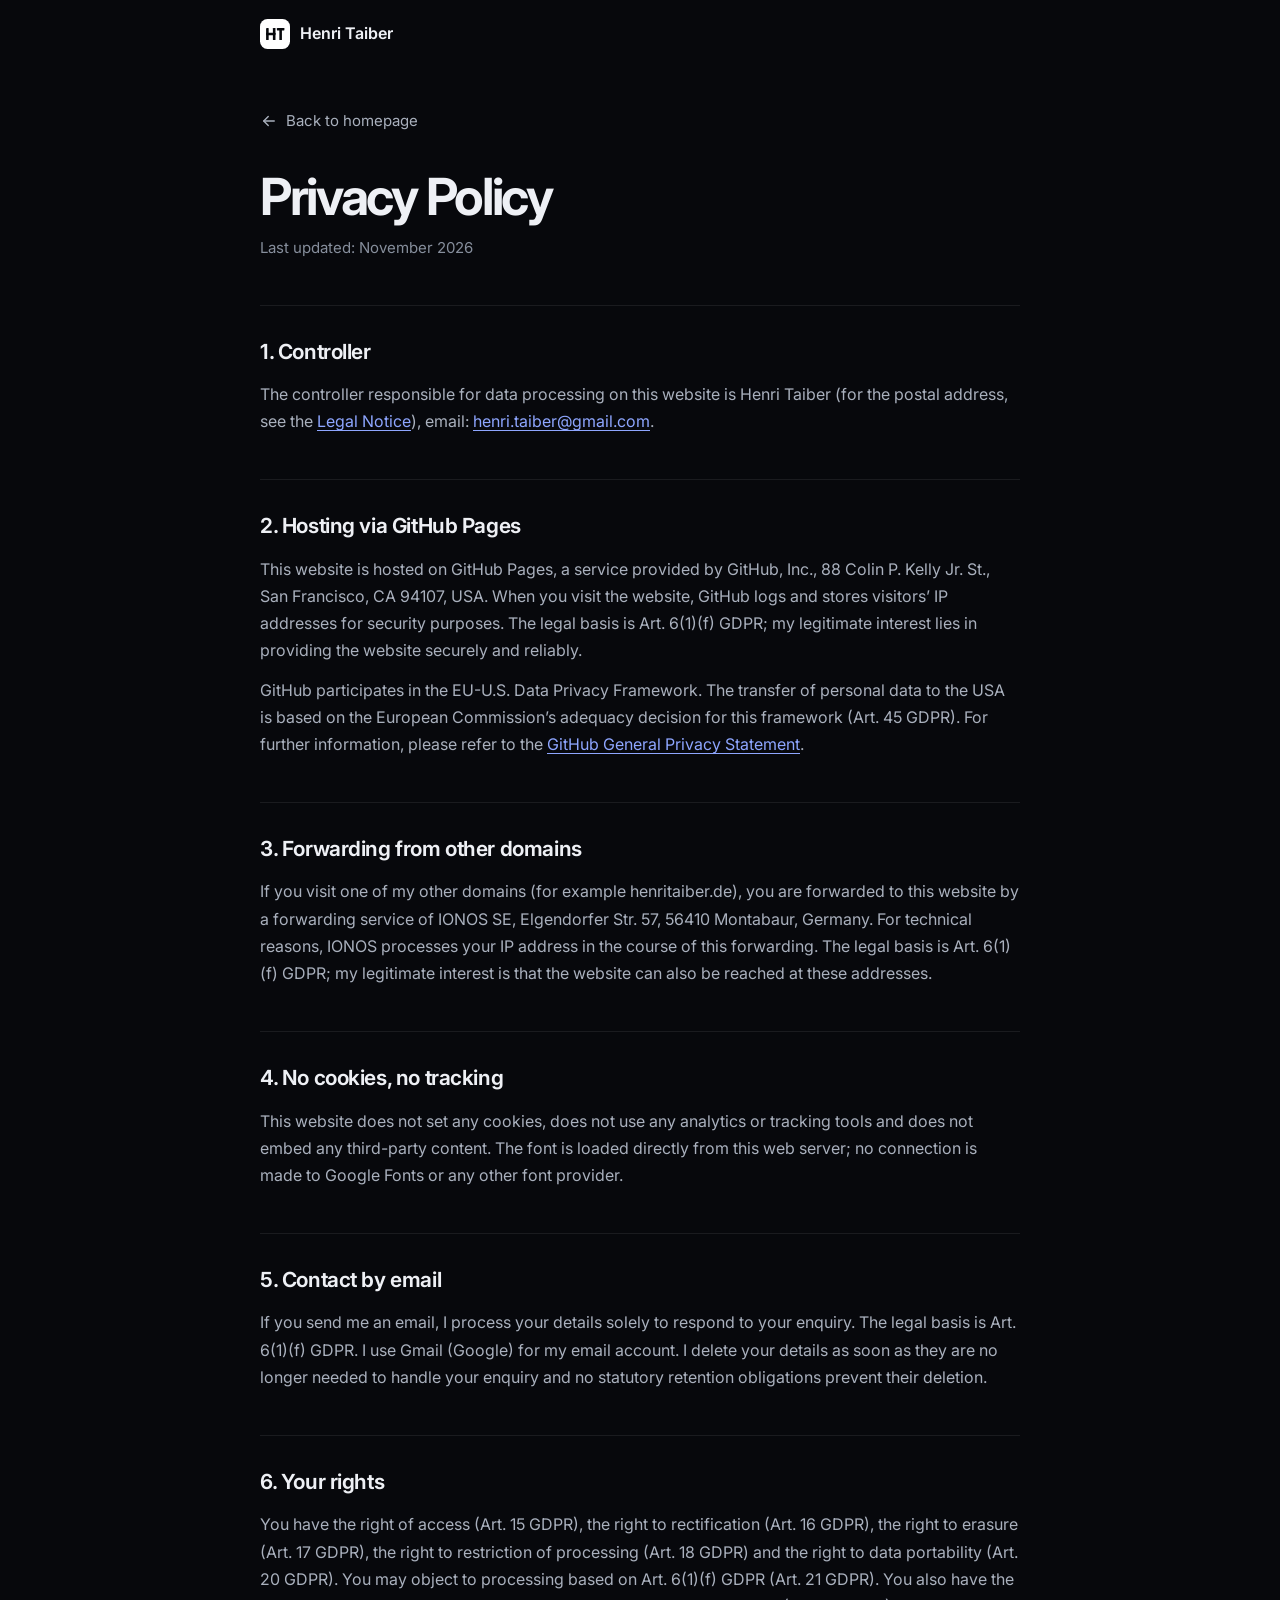
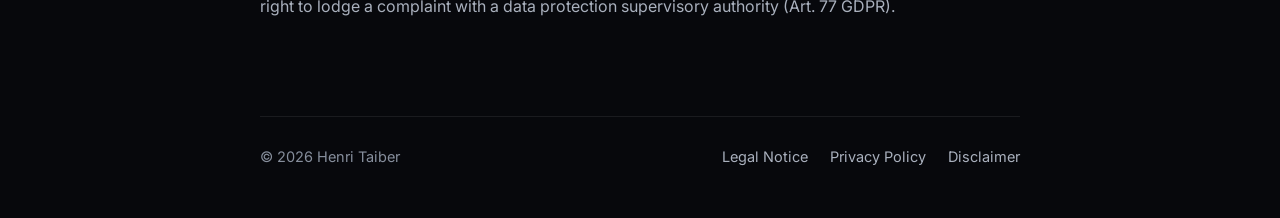
==== commit ec2547c5: "Add files via upload" ====
--- a/datenschutz.html
+++ b/datenschutz.html
@@ -1,118 +1,17 @@
 <!doctype html>
-<html lang="de">
+<html lang="en">
 <head>
   <meta charset="utf-8">
-  <meta name="viewport" content="width=device-width, initial-scale=1, viewport-fit=cover">
-  <title>Datenschutz · Henri Taiber</title>
+  <meta name="viewport" content="width=device-width, initial-scale=1">
+  <title>Privacy Policy · Henri Taiber</title>
   <meta name="robots" content="noindex, follow">
-  <link rel="canonical" href="https://henritaiber.com/datenschutz.html">
+  <link rel="canonical" href="https://henritaiber.com/privacy-policy.html">
+  <meta http-equiv="refresh" content="0; url=privacy-policy.html">
   <meta name="color-scheme" content="dark">
-  <meta name="theme-color" content="#07080c">
-  <link rel="icon" href="favicon.svg" type="image/svg+xml">
-  <link rel="apple-touch-icon" href="apple-touch-icon.png">
-  <style>
-    @font-face {
-      font-family: "Inter";
-      src: url("assets/fonts/inter-var-latin.woff2") format("woff2-variations"), url("assets/fonts/inter-var-latin.woff2") format("woff2");
-      font-weight: 100 900; font-style: normal; font-display: swap;
-    }
-    :root {
-      color-scheme: dark;
-      --bg: #07080c; --text: #eef0f5; --muted: #a9b0bd; --faint: #868e9c;
-      --line: rgba(255, 255, 255, 0.08); --accent: #8ea6ff;
-      --grad: linear-gradient(110deg, #8ea6ff 0%, #b897ff 55%, #f0abfc 100%);
-      --font: "Inter", ui-sans-serif, system-ui, -apple-system, "Segoe UI", Roboto, "Helvetica Neue", Arial, sans-serif;
-    }
-    *, *::before, *::after { box-sizing: border-box; }
-    html { background: var(--bg); -webkit-text-size-adjust: 100%; text-size-adjust: 100%; }
-    body { margin: 0; min-height: 100vh; background: var(--bg); color: var(--text); font: 16px/1.7 var(--font); -webkit-font-smoothing: antialiased; }
-    body::before { content: ""; position: fixed; inset: 0; z-index: -1; pointer-events: none;
-      background: radial-gradient(55% 45% at 12% -8%, rgba(88, 115, 255, 0.2), transparent 70%), radial-gradient(45% 40% at 92% 2%, rgba(184, 151, 255, 0.14), transparent 70%); }
-    a { color: var(--accent); text-underline-offset: 3px; text-decoration-thickness: 1px; transition: color .2s ease; }
-    a:hover { color: #ffffff; }
-    :focus-visible { outline: 2px solid var(--accent); outline-offset: 3px; border-radius: 8px; }
-    svg.icon { width: 18px; height: 18px; fill: none; stroke: currentColor; stroke-width: 1.8; stroke-linecap: round; stroke-linejoin: round; }
-    .container { width: min(760px, calc(100% - 48px)); margin-inline: auto; }
-    .nav { display: flex; align-items: center; height: 68px; }
-    .brand { display: inline-flex; align-items: center; gap: 10px; color: var(--text); font-weight: 620; text-decoration: none; }
-    .brand-mark { width: 30px; height: 30px; }
-    .brand-mark .bg { fill: #ffffff; } .brand-mark .fg { fill: #07080c; }
-    main { padding: 40px 0 96px; }
-    .back-link { display: inline-flex; align-items: center; gap: 8px; margin-bottom: 36px; color: var(--muted); text-decoration: none; font-size: 15px; }
-    .back-link:hover { color: var(--text); }
-    h1 { margin: 0; font-size: clamp(2.3rem, 5vw, 3.2rem); line-height: 1.05; letter-spacing: -0.045em; font-weight: 680; }
-    h2 { margin: 44px 0 0; padding-top: 28px; border-top: 1px solid var(--line); font-size: 1.3rem; letter-spacing: -0.02em; font-weight: 640; }
-    p, address, li { color: var(--muted); }
-    p { margin: 12px 0 0; }
-    .sub { color: var(--faint); font-size: 15px; }
-    address { font-style: normal; margin-top: 18px; color: var(--text); }
-    footer { padding-bottom: 48px; color: var(--faint); font-size: 14.5px; }
-    .footer-row { display: flex; flex-wrap: wrap; justify-content: space-between; gap: 12px 24px; padding-top: 28px; border-top: 1px solid var(--line); }
-    .footer-row p { margin: 0; color: var(--faint); }
-    .footer-links { display: flex; gap: 22px; list-style: none; margin: 0; padding: 0; }
-    footer a { color: var(--muted); text-decoration: none; }
-    footer a:hover { color: var(--text); text-decoration: underline; }
-    @media (max-width: 640px) { .container { width: calc(100% - 32px); } }
-  </style>
+  <style>html, body { margin: 0; background: #07080c; color: #a9b0bd; font: 16px/1.6 system-ui, sans-serif; } p { margin: 48px 24px; } a { color: #8ea6ff; }</style>
+  <script>location.replace("privacy-policy.html");</script>
 </head>
 <body>
-  <header>
-    <nav class="container nav" aria-label="Hauptnavigation">
-      <a class="brand" href="index.html" aria-label="Henri Taiber – Startseite">
-        <svg class="brand-mark" viewBox="0 0 64 64" aria-hidden="true">
-          <rect class="bg" width="64" height="64" rx="16"/>
-          <g class="fg">
-            <rect x="13" y="19" width="5.5" height="26" rx="1"/>
-            <rect x="27.5" y="19" width="5.5" height="26" rx="1"/>
-            <rect x="13" y="29.5" width="20" height="5" rx="1"/>
-            <rect x="36" y="19" width="16" height="5.5" rx="1"/>
-            <rect x="41.25" y="19" width="5.5" height="26" rx="1"/>
-          </g>
-        </svg>
-        <span>Henri Taiber</span>
-      </a>
-    </nav>
-  </header>
-
-  <main>
-    <div class="container">
-      <a class="back-link" href="index.html">
-        <svg class="icon" viewBox="0 0 24 24" aria-hidden="true"><path d="M19 12H5"/><path d="m11 6-6 6 6 6"/></svg>
-        Zurück zur Startseite
-      </a>
-      <h1>Datenschutzerklärung</h1>
-      <p class="sub">Stand: November 2026</p>
-
-      <h2>1. Verantwortlicher</h2>
-      <p>Verantwortlich für die Datenverarbeitung auf dieser Website ist Henri Taiber (Anschrift siehe <a href="impressum.html">Impressum</a>), E-Mail: <a href="mailto:henri.taiber@gmail.com">henri.taiber@gmail.com</a>.</p>
-
-      <h2>2. Hosting über GitHub Pages</h2>
-      <p>Diese Website wird über GitHub Pages bereitgestellt, einen Dienst der GitHub, Inc., 88 Colin P. Kelly Jr. St., San Francisco, CA 94107, USA. Beim Aufruf der Website protokolliert und speichert GitHub die IP-Adresse der Besucherinnen und Besucher zu Sicherheitszwecken. Rechtsgrundlage ist Art. 6 Abs. 1 lit. f DSGVO; mein berechtigtes Interesse liegt in einer sicheren und zuverlässigen Bereitstellung der Website.</p>
-      <p>GitHub nimmt am EU-U.S. Data Privacy Framework teil. Die Übermittlung personenbezogener Daten in die USA stützt sich auf den Angemessenheitsbeschluss der Europäischen Kommission zu diesem Rahmen (Art. 45 DSGVO). Weitere Informationen finden Sie im <a href="https://docs.github.com/en/site-policy/privacy-policies/github-general-privacy-statement" rel="noopener">GitHub General Privacy Statement</a>.</p>
-
-      <h2>3. Weiterleitung weiterer Domains</h2>
-      <p>Wenn Sie eine meiner weiteren Domains aufrufen (zum Beispiel henritaiber.de), werden Sie über einen Weiterleitungsdienst der IONOS SE, Elgendorfer Str. 57, 56410 Montabaur, auf diese Website weitergeleitet. Dabei verarbeitet IONOS technisch bedingt Ihre IP-Adresse. Rechtsgrundlage ist Art. 6 Abs. 1 lit. f DSGVO; mein berechtigtes Interesse liegt darin, dass die Website auch unter diesen Adressen erreichbar ist.</p>
-
-      <h2>4. Keine Cookies, kein Tracking</h2>
-      <p>Diese Website setzt keine Cookies, verwendet keine Analyse- oder Tracking-Werkzeuge und bindet keine Inhalte von Drittanbietern ein. Die Schriftart wird direkt von diesem Webserver geladen; es wird keine Verbindung zu Google Fonts oder anderen Schriftanbietern aufgebaut.</p>
-
-      <h2>5. Kontakt per E-Mail</h2>
-      <p>Wenn Sie mir eine E-Mail schreiben, verarbeite ich Ihre Angaben ausschließlich, um Ihre Anfrage zu beantworten. Rechtsgrundlage ist Art. 6 Abs. 1 lit. f DSGVO. Für mein E-Mail-Postfach nutze ich Gmail (Google). Ich lösche Ihre Angaben, sobald sie für die Bearbeitung nicht mehr erforderlich sind und keine gesetzlichen Aufbewahrungspflichten entgegenstehen.</p>
-
-      <h2>6. Ihre Rechte</h2>
-      <p>Sie haben das Recht auf Auskunft (Art. 15 DSGVO), Berichtigung (Art. 16 DSGVO), Löschung (Art. 17 DSGVO), Einschränkung der Verarbeitung (Art. 18 DSGVO) und Datenübertragbarkeit (Art. 20 DSGVO). Verarbeitungen auf Grundlage von Art. 6 Abs. 1 lit. f DSGVO können Sie widersprechen (Art. 21 DSGVO). Außerdem können Sie sich bei einer Datenschutz-Aufsichtsbehörde beschweren (Art. 77 DSGVO).</p>
-    </div>
-  </main>
-
-  <footer>
-    <div class="container footer-row">
-      <p>© 2026 Henri Taiber</p>
-      <ul class="footer-links">
-        <li><a href="impressum.html">Impressum</a></li>
-        <li><a href="datenschutz.html" aria-current="page">Datenschutz</a></li>
-        <li><a href="disclaimer.html">Disclaimer</a></li>
-      </ul>
-    </div>
-  </footer>
+  <p>This page has moved to the <a href="privacy-policy.html">Privacy Policy</a>.</p>
 </body>
 </html>
